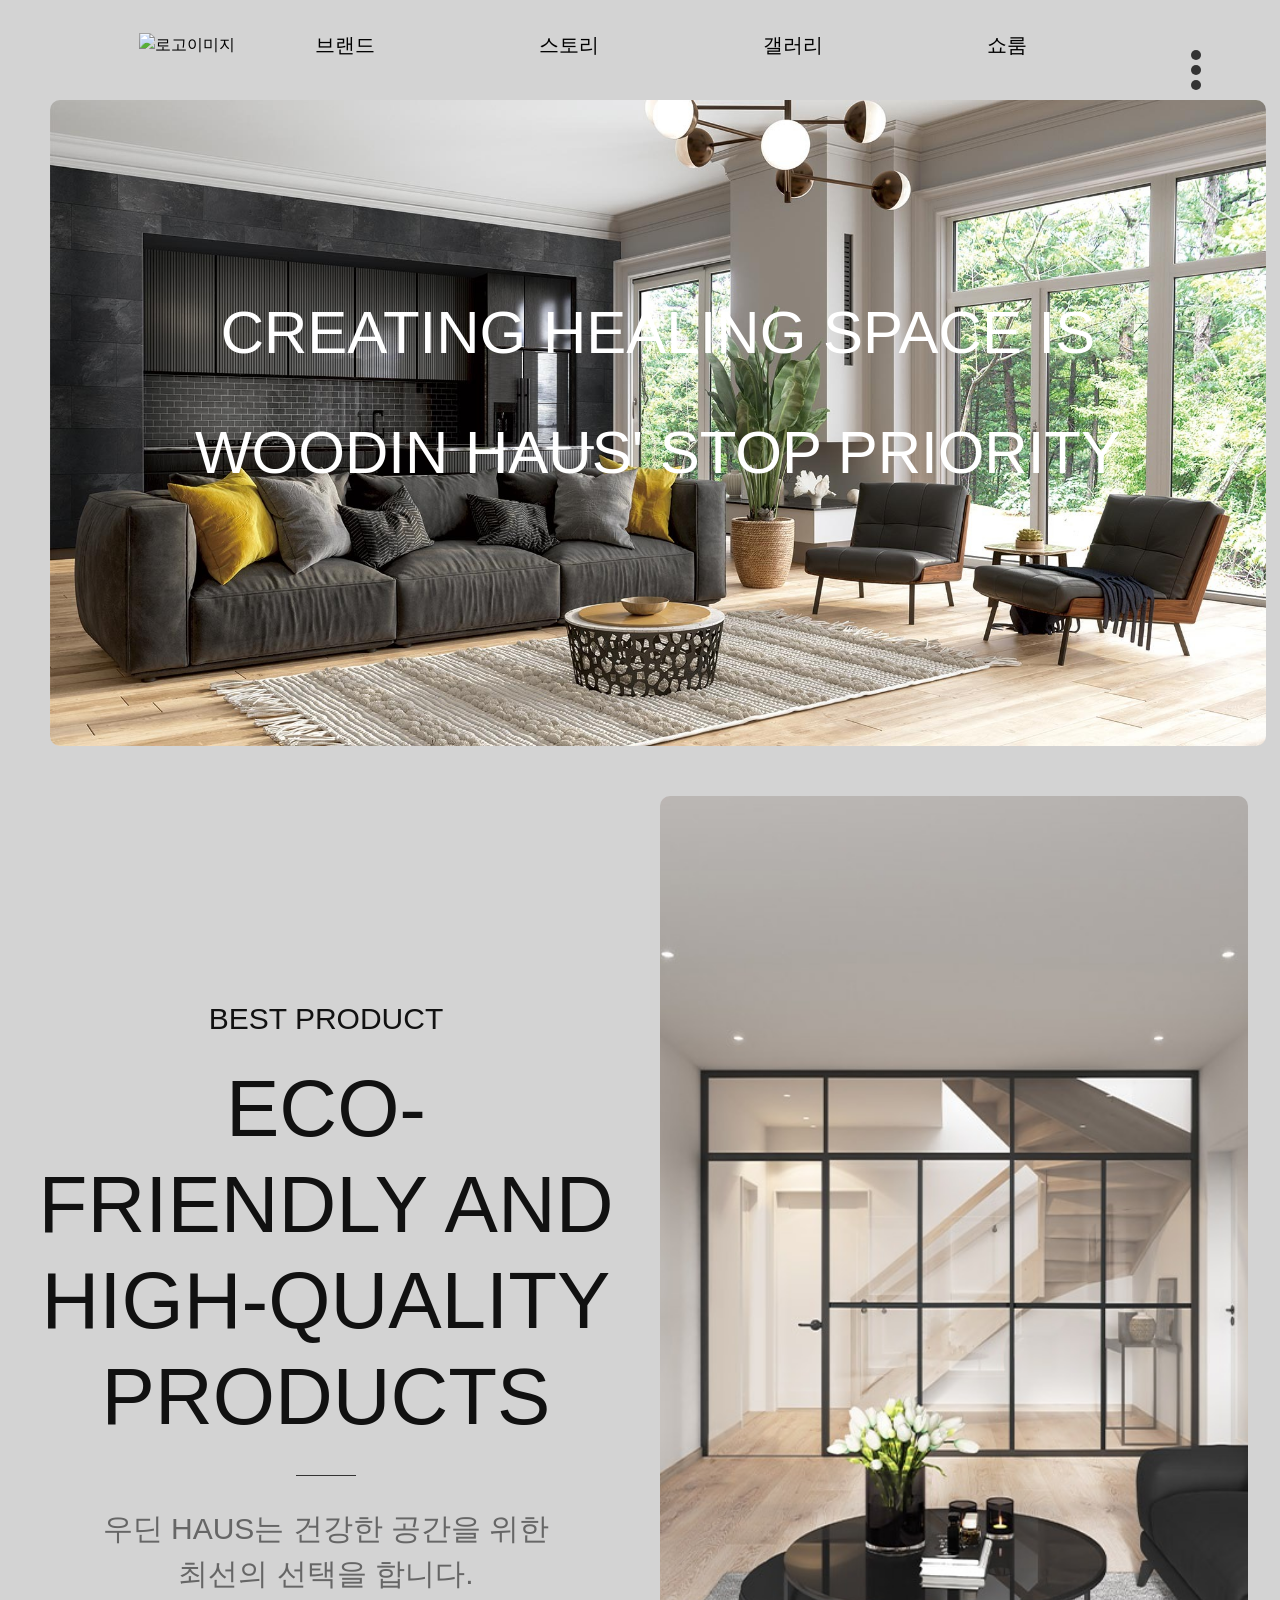
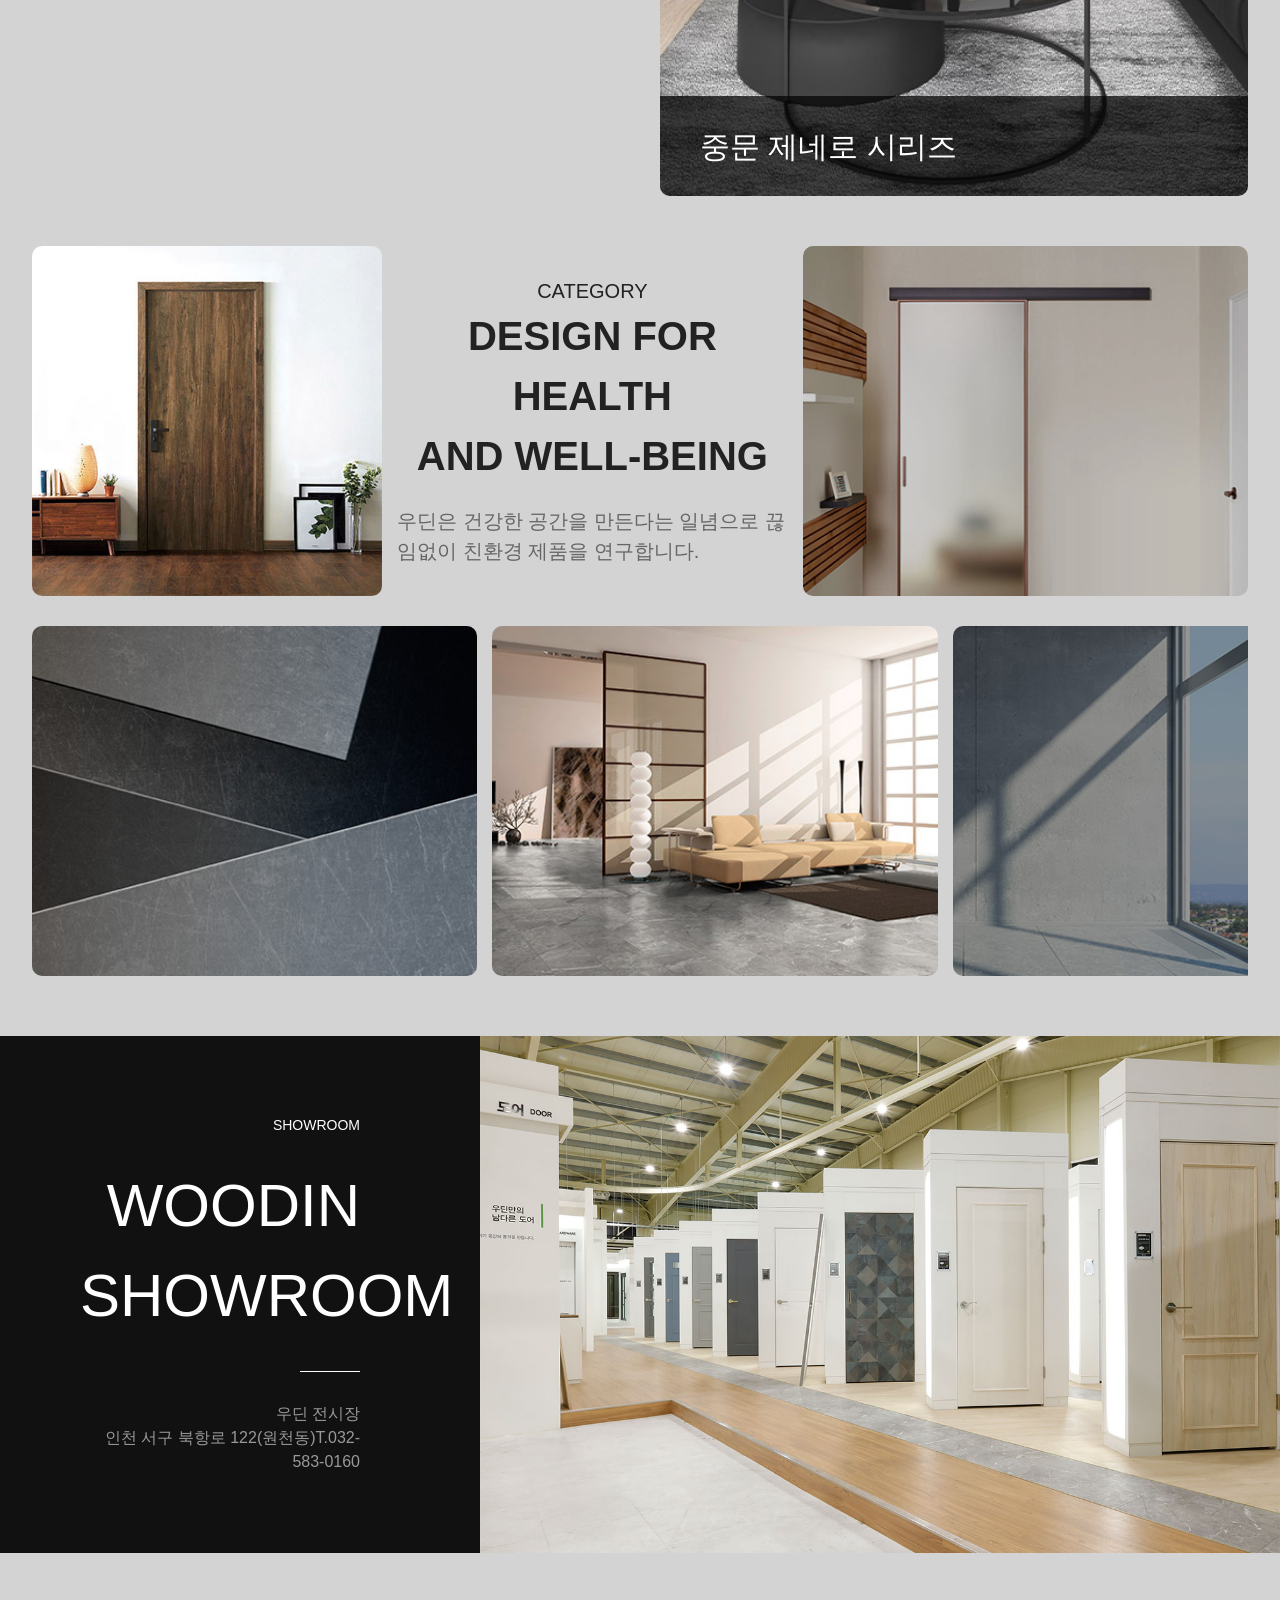
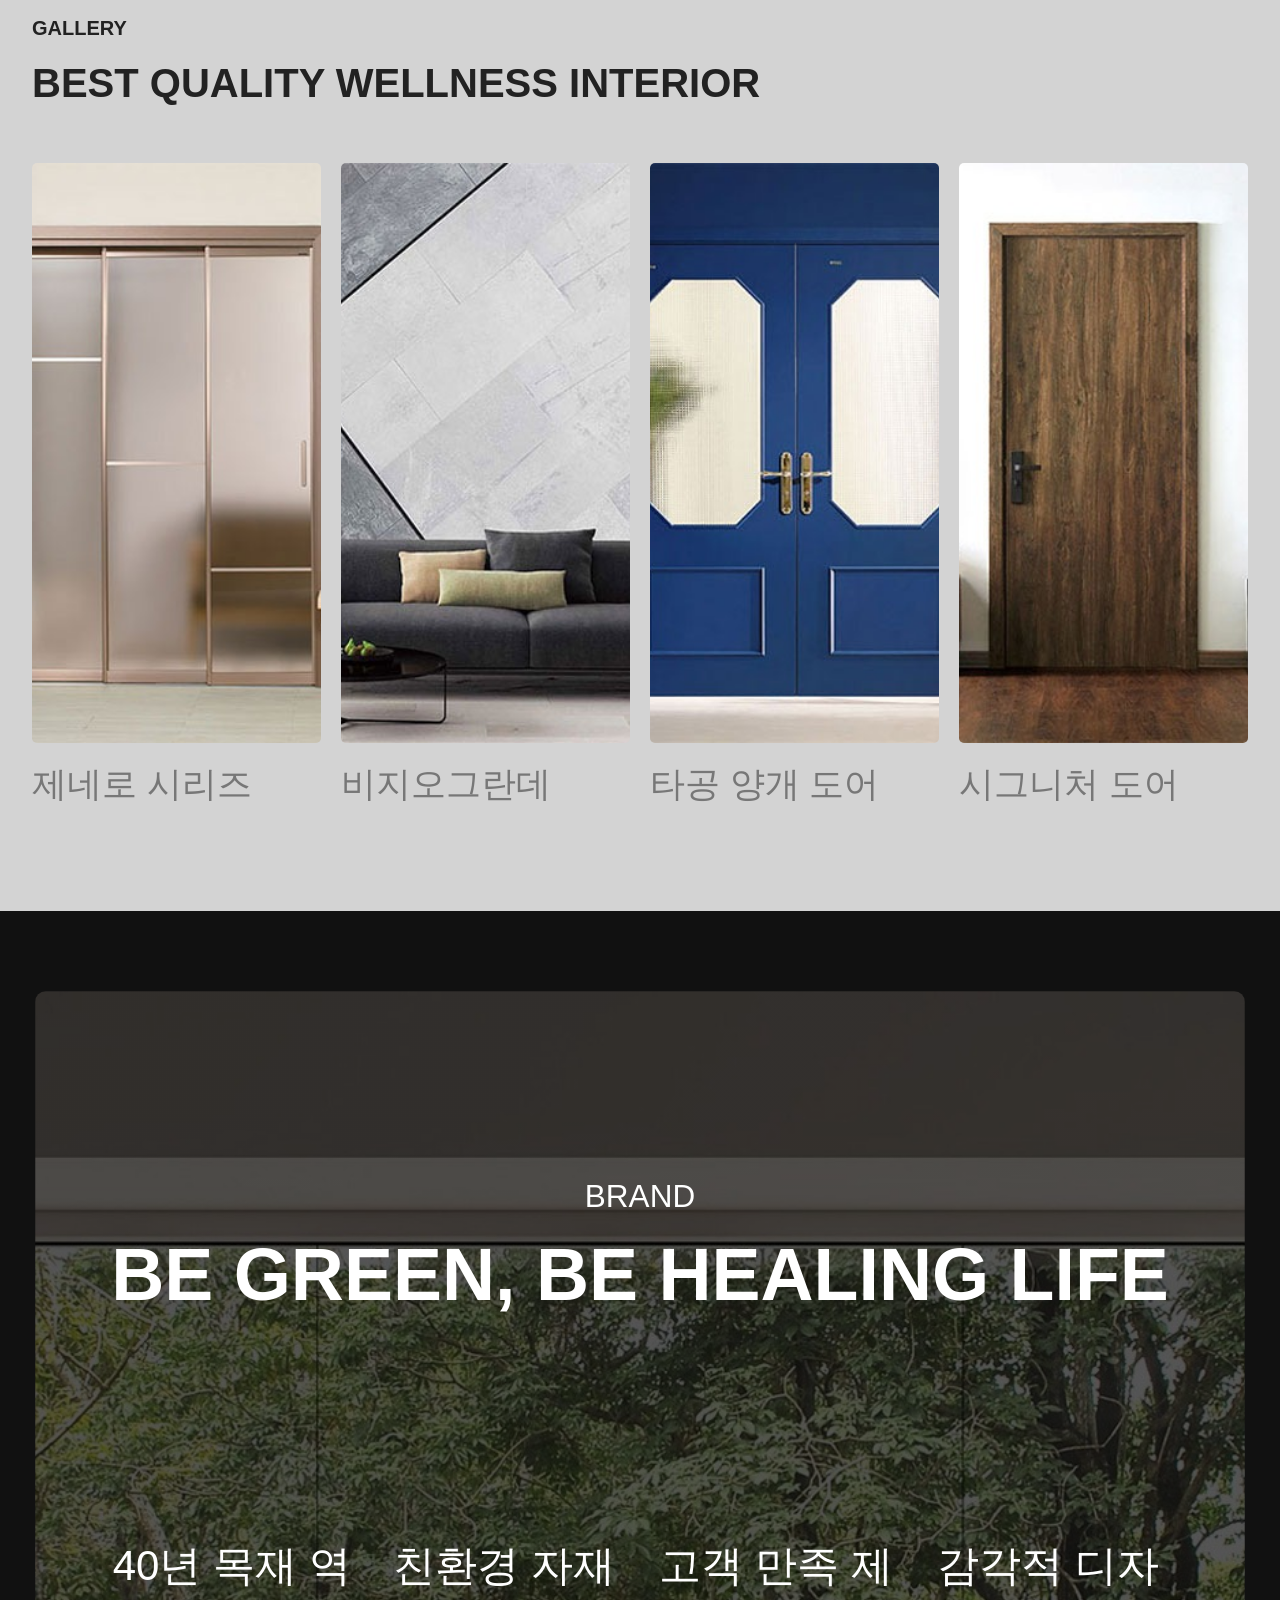
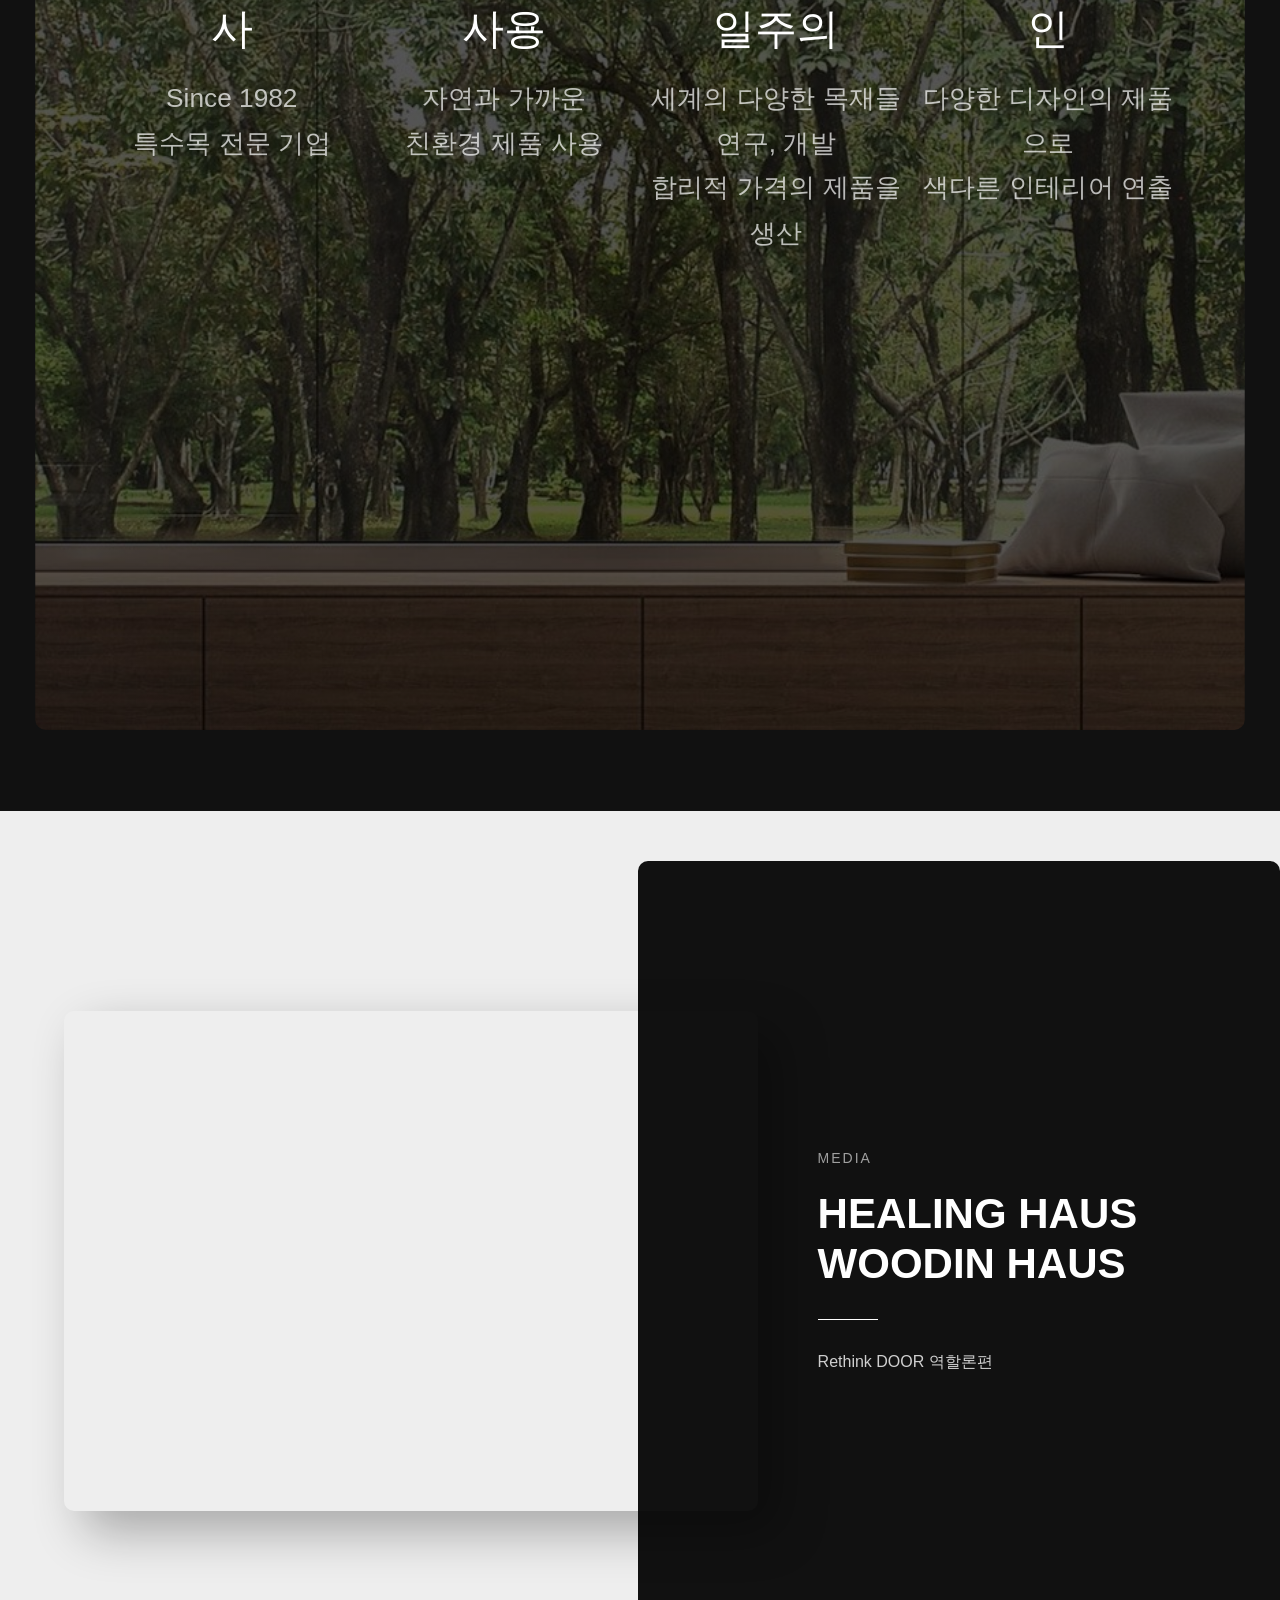
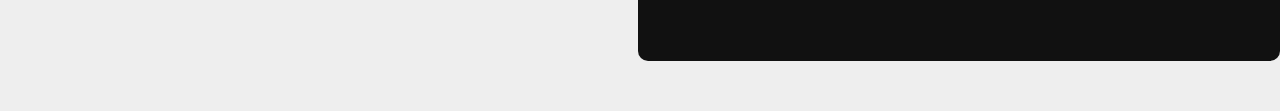
==== index.html @ 1566854d "first commit" ====
<!DOCTYPE html>
<html lang="en">
<head>
    <meta charset="UTF-8">
    <meta name="viewport" content="width=device-width, initial-scale=1.0">
    <title>우딘사이트</title>
    <link rel="stylesheet" href="./css/reset.css">
    <link rel="stylesheet" href="./css/common.css">
    <link rel="stylesheet" href="./css/index.css">
</head>
<body>
<!-- 메뉴상단시작 -->   
<header>
    <nav class="nav">

        <!-- 로고시작 -->
        <div class="logoBox">
            <img src="https://www.wood.co.kr/images/common/logo.png" alt="로고이미지"/>
            <a href="./index.html" onclick="onpage(0)"></a>
        </div>
        <!-- 로고종료 -->

        <!-- gnb,snb시작 -->
        <ul class="gnb">
            <li>
                <a href="./b.html" onclick="onpage(0)">브랜드</a>
                <ul class="snb">
                    <li><a href="./b.html" onclick="onpage(0)">브랜드</a></li>
                    <li><a href="./b.html" onclick="onpage(1)">연혁 및 인증</a></li>
                    <li><a href="./b.html" onclick="onpage(2)">Cl&BI</a></li>
                    <li><a href="./b.html" onclick="onpage(3)">오시는길</a></li>
                </ul>
            </li>
            <li><a href="./s.html" onclick="onpage(4)">스토리</a>
                <ul class="snb">
                    <li><a href="./s.html" onclick="onpage(4)">미디어</a></li>
                    <li><a href="./s.html" onclick="onpage(5)">홍보</a></li>
                    <li><a href="./s.html" onclick="onpage(6)">협찬</a></li>
                    <li><a href="./s.html" onclick="onpage(7)">이벤트</a></li>
                </ul>
            </li>
            <li><a href="./g.html" onclick="onpage(8)">갤러리</a>
                <ul class="snb">
                    <li><a href="./g.html" onclick="onpage(8)">컬렉션</a></li>
                    <li><a href="./g.html" onclick="onpage(9)">인테리어</a></li>
                    <li><a href="./g.html" onclick="onpage(10)">익스테리어</a></li>
                </ul>
            </li>
            <li><a href="./ss.html" onclick="onpage(11)">쇼룸</a>
                <ul class="snb">
                    <li><a href="./ss.html" onclick="onpage(11)">전시장</a></li>
                </ul>
            </li>
        </ul>
        <!-- gnb,snb종료 -->

        <!-- 햄버거바시작-->
        <div class="ham">
            <span></span>
            <span></span>
            <span></span>
            <span></span>
        </div>
        <!-- 햄버거바종료 -->

    </nav>
</header>
<!-- 메뉴상단종료 -->

<!-- 풀메뉴시작 -->
<div class="fullmenu">
    <button class="closebtn">X</button>
    <ul class="fullmenugnb">
        <p>WOODIN</p>
        <li><a href="./b.html" onclick="onpage(0)">브랜드</a>
            <ul class="fullmenusnb">
                <li><a href="./b.html" onclick="onpage(0)">브랜드</a></li>
                <li><a href="./b.html" onclick="onpage(1)">연혁 및 인증</a></li>
                <li><a href="./b.html" onclick="onpage(2)">Cl&BI</a></li>
                <li><a href="./b.html" onclick="onpage(3)">오시는길</a></li>
            </ul>
        </li>
        <li><a href="./s.html" onclick="onpage(4)">스토리</a>
            <ul class="fullmenusnb">
                <li><a href="./s.html" onclick="onpage(4)">미디어</a></li>
                <li><a href="./s.html" onclick="onpage(5)">홍보</a></li>
                <li><a href="./s.html" onclick="onpage(6)">협찬</a></li>
                <li><a href="./s.html" onclick="onpage(7)">이벤트</a></li>
            </ul>
        </li>
        <li><a href="./g.html" onclick="onpage(8)">갤러리</a>
            <ul class="fullmenusnb">
                <li><a href="./g.html" onclick="onpage(8)">컬렉션</a></li>
                <li><a href="./g.html" onclick="onpage(9)">인테리어</a></li>
                <li><a href="./g.html" onclick="onpage(10)">익스테리어</a></li>
            </ul>
        </li>
        <li><a href="./ss.html" onclick="onpage(11)">쇼룸</a>
            <ul class="fullmenusnb">
                <li><a href="./ss.html" onclick="onpage(11)">전시장</a></li>
            </ul>
        </li>
    </ul>
</div>           
<!-- 풀메뉴종료 -->

<!-- 홈 색션 첫번째 시작 -->
 
  <div class="mainOutBox1">
    <div class="main1 scale1">
        <img src="./img/h/h1.jpg" alt="홈이미지1" />
        <p class="main-txt1">CREATING HEALING SPACE IS</p>
        <p class="main-txt2">WOODIN HAUS' STOP PRIORITY</p>
    </div>
  </div>
  
  <!-- 홈 색션 첫번재 종료 -->

    <!-- 홈 색션 두번재 시작 -->
     <div class="mainOutBox2">

        <div class="leftBox2 up2">
            <p class="small-txt">BEST PRODUCT</p>
            <h2 class="big-txt">ECO-FRIENDLY AND<br>HIGH-QUALITY<br>PRODUCTS</h2>
            <div class="short-line"></div>
            <p class="gray-txt">우딘 HAUS는 건강한 공간을 위한<br>최선의 선택을 합니다.</p>
        </div>

        <div class="rightBox2">
            <img src="./img/h/h2.jpg" alt="홈이미지2" />
             <div class="blakbox">
                <p>중문 제네로 시리즈</p>
             </div>
        </div>
     </div>
    <!-- 홈 색션 두번째 종료 -->

      <!-- 홈 색션 세번째 시작 -->
    <div class="mainOutBox3">

       <div class="rows">
            <img src="./img/h/h3.jpg" alt="홈이미지3" />
            <div class="rowtxt up3">
                <p class="s-txt">CATEGORY</p>
                <h2 class="b-txt">DESIGN FOR HEALTH<br>AND WELL-BEING</h2>
                <p class="g-txt">우딘은 건강한 공간을 만든다는 일념으로 끊임없이 친환경 제품을 연구합니다.</p>
            </div>
            <img src="./img/h/h4.jpg" alt="홈이미지4" />
      </div>
      
        <div class="rows">
             <img src="./img/h/h5.jpg" alt="홈이미지5" />
             <img src="./img/h/h6.jpg" alt="홈이미지6" />
             <img src="./img/h/h7.jpg" alt="홈이미지7" />
             <img src="./img/h/h8.jpg" alt="홈이미지8" />
        </div>
    </div>
    <!-- 홈 색션 세번째 종료 -->

    <!-- 홈 색션 네번째 시작 -->
    <div class="mainOutBox4">

        <div class="leftBox4">
         <div class="lefttxt4 up4">
            <p class="small-txt">SHOWROOM</p>
            <h2 class="big-txt">WOODIN<br>SHOWROOM</h2>
            <div class="short-line"></div>
            <p class="gray-txt">우딘 전시장<br>인천 서구 북항로 122(원천동)T.032-583-0160</p>
         </div>
        </div>

        <div class="rightBox4">
            <img src="./img/h/h9.jpg" alt="홈이미지2" />
        </div>
     </div>
    <!-- 홈 색션 네번째 종료 -->

    <!-- 홈 색션 다섯번째 시작 -->
    <div class="mainOutBox5">

      <div class="main5 up5">
        <p class="s-txt">GALLERY</p>
        <h2 class="b-txt">BEST QUALITY WELLNESS INTERIOR</h2>
      </div>

     <div class="items">
      <div class="item">
            <img src="./img/h/h10.jpg" alt="이미지1" />
            <p class="item-txt">제네로 시리즈</p>
      </div>
      <div class="item">
            <img src="./img/h/h11.jpg" alt="이미지2" />
            <p class="item-txt">비지오그란데</p>
      </div>
      <div class="item">
            <img src="./img/h/h12.jpg" alt="이미지3" />
            <p class="item-txt">타공 양개 도어</p>
      </div>
       <div class="item">
            <img class="bg-img" src="./img/h/h13.jpg" alt="이미지4" />
            <p class="item-txt">시그니처 도어</p>
       </div>
     </div>
    </div>
    <!-- 홈 색션 다섯번째 종료 -->

    <!-- 홈 색션 여섯번째 시작 -->
    <div class="mainOutBox6">
    <div class="maini6 scale6">
        <div class="mainMini6">
        <div class="top-txt">
            <div>BRAND</div>
            <div>BE GREEN, BE HEALING LIFE</div>
        </div>
    <div class="bottom-txt">
            <div>
                <div>40년 목재 역사</div>
                <div>Since 1982<br>특수목 전문 기업</div>
            </div>
            <div>
                <div>친환경 자재 사용</div>
                <div>자연과 가까운<br>친환경 제품 사용</div>
            </div>
            <div>
                <div>고객 만족 제일주의</div>
                <div>세계의 다양한 목재들 연구, 개발<br>합리적 가격의 제품을 생산</div>
            </div>
            <div>
                <div>감각적 디자인</div>
                <div>다양한 디자인의 제품으로<br>색다른 인테리어 연출</div>
            </div>
       </div>
    </div>
  </div>
</div>
     <!-- 홈 색션 여섯번째 종료 -->

      <!-- 홈 색션 일곱번째 시작 -->
<div class="mainOutBox7">
    <div class="main7">

        <div class="videoBox">

        </div>
        <div class="textBox up7">
            <p class="media-txt">MEDIA</p>
            <h2 class="title-txt">HEALING HAUS<br>WOODIN HAUS</h2>
            <div class="bar"></div>
            <p class="desc-txt">Rethink DOOR 역할론편</p>
        </div>
        
    </div>
</div>
<!-- 홈 색션 일곱번째 종료 -->

<script>
let gnb = document.querySelector(".gnb")
let nav = document.querySelector(".nav")
let ham = document.querySelector('.ham')
let fullmenu = document.querySelector('.fullmenu')
let closebtn = document.querySelector('.closebtn')
// let ses = document.querySelectorAll('.wrap>section')

//메뉴상단
    gnb.addEventListener("mouseenter", function(){
        nav.classList.add("on")
    })
    gnb.addEventListener("mouseleave", function(){
        nav.classList.remove("on")
    })

//햄버거바
    ham.addEventListener('click',function(){
        fullmenu.classList.add('on')
    })
    closebtn.addEventListener('click',function(){
        fullmenu.classList.remove('on')
    })

//섹션
//     function showpage(num){
//         ses.forEach(function(item){
//            item.classList.remove('on')
//         })
//         ses[num].classList.add('on')
//         ham.classList.remove('on')
//         fullmenu.classList.remove('on')
// }
</script>
<script src="index.js"></script>
</body>
</html>
---- css/common.css ----
/* 상단시작 */
body{
    background-color: rgb(211, 211, 211);
}
nav{
    width: 100%;
    height: 90px;
    position: fixed;
    left: 0; top: 0;
    width: 100%;
    height: 90px;
    background-color: lightgray;
    color: black;
    display: flex;
    justify-content: center; 
    /* align-items: start; */
    transition: all 0.3s;
    overflow: hidden;
    z-index: 10;
}
.nav.on{
    height: 490px;
    /* background-color: aqua; */
}
/* 상단종료 */

/* 로고시작 */
.logoBox{
    width: 20%;
    height: 90px;
    display: flex;
    justify-content: center;
    align-items: center;
}
/* 로고종료  */

/* gnb시작 */
.gnb{
    width: 70%;
    height: 90px;
    display: flex;
    justify-content: flex-start;
    align-items: center;
}
.gnb > li{
    width: calc(95%/3);
    height: 90px;
}
.gnb > li > a {         
    width: 100%;
    height: 90px;
    /* background-color: gold; */
    display: flex;
    justify-content: flex-start;
    align-items: center;
    font-size: 20px;
    font-weight: 500;            
}
/* gnb종료 */

/* snb시작 */
.snb{
    /* margin-top: 20px; */
    width: 100%;
    display: flex;
    /* justify-content: center; */
    flex-direction: column;
    align-items: flex-start;
    gap:10px;
}
/* snb종료 */

/* 햄버거바시작 */
.ham {
    width: 25px;          
    height: 25px;         
    display: flex;
    flex-wrap: wrap;   
    gap: 5px;             
    cursor: pointer;
    transform: translate(-20px, 32px);
}
.ham span {
    width: 10px;          
    height: 10px;         
    background-color: #333;
    border-radius: 50%;   
}
/* 햄버거바종료 */

/* 풀메뉴시작 */
p{
    font-size: 50px;
}
.fullmenugnb {
    position: relative; /* 타이틀 절대 배치를 위한 기준 */
    padding-top: 80px; /* 타이틀이 들어갈 상단 여백 확보 */
}
.fullmenugnb > p {
    position: absolute;
    top: 0;
    left: 50%;
    transform: translateX(-50%); /* 가운데 정렬 */
    margin: 0;
    font-size: 50px;
    font-weight: bold;
}

.fullmenugnb > li > a {
    text-align: center; /* 부모 너비 안에서 가운데 정렬 */
    margin-bottom: 20px; /* 하위 메뉴와의 간격 */
}

.fullmenusnb {
    list-style: none; /* 점 제거 */
    padding: 0;
    margin: 0;
    width: 100%;
    text-align: center; /* 하위 메뉴 글자들도 가운데 정렬 */
}

.fullmenusnb > li {
    margin-bottom: 15px; /* 하위 메뉴 간의 세로 간격 */
}

.fullmenusnb > li > a {
    display: block;
    color: #ccc; /* 상위 메뉴와 구분되도록 살짝 밝은 회색 적용 */
    font-size: 20px; /* 하위 메뉴 글자 크기 조정 */
    text-align: center;
    transition: color 0.2s;
}

/* 하위 메뉴 마우스 올렸을 때 효과 (선택사항) */
.fullmenusnb > li > a:hover {
    color: white; 
}
/* 풀메뉴종료 */

/* 홈 시작 */

/* 홈첫번째시작 */
.mainOutBox1{
 width: 95%;
 margin-top: 50px;
}
.main1{
    position: relative; /* 부모배치를 위한 기준점 */ 
    left: 50px; top: 50px;     
    flex-direction: column;
    display: flex;           /* 정렬 */
    justify-content: center; /* 정렬 */
    align-items: center;     /* 정렬 */
    color: #fff;           
}
.main1 img {
    width: 100%;
    height: 100%;
    position: relative; /* 부모배치를 위한 기준점 */ 
    top: 0; left: 0; 
    border-radius: 10px;
}
.main1 p {
    position: absolute; /* 자식배치를 위한 기준점 */ 
    z-index: 10;      /* 이미지는 뒤로, 글씨는 앞으로 오게 함 */
    font-size: 60px;
    color: white;
    overflow: hidden; /* 글자를부모박스안에가두다 */
    font-weight: 100;
}
.main1 .main-txt1{
    transform: translateY(-90px)
}
.main1 .main-txt2{
    transform: translateY(30px);  /* 아래로 살짝 내림 */
}
/* 홈첫번째종료 */

/* 홈두번째시작 */
.mainOutBox2{
    width: 95%;
    height: 1000px;
    /* background-color: white; */
    margin: 0 auto;
    margin-top: 100px;
    display: flex; /* 자식이플렉스사용하면부모도플렉스가있어야함 */
    gap: 40px;
}
.leftBox2{
    flex: 1; /* 자기스스로의비율 */
    text-align: center;
    display: flex; 
    justify-content: center;
    align-items: center;     
    flex-direction: column; 
}
.leftBox2 .small-txt{
    font-size: 30px;
    margin-bottom: 20px;
    color: #111
}
.leftBox2 .big-txt{
    font-size: 80px; 
    font-weight: 300; /* 얇은 폰트 스타일 */
    line-height: 1.2;
    margin-bottom: 30px;
    color: #111;
}
.leftBox2 .short-line{
    width: 60px;
    height: 1px;
    background-color: #333;
    margin: 0 auto;
    margin-bottom: 30px;
}
.leftBox2 .gray-txt{
    color: #666;
    font-size: 30px;
}
.rightBox2{
    flex: 1;
    position: relative;
}
.rightBox2 img{
    width: 100%;
    height: 100%;
    border-radius:10px;
    object-fit: cover; /* 이미지가 박스에 꽉 차게 */
}
.blakbox{
    width: 100%;
    height: 100px;
    padding-left: 40px;
    position: absolute;
    bottom: 0;
    background-color: rgba(0, 0, 0, 0.7);
    display: flex;
    justify-content: start;
    align-items: center; 
    border-radius:0 0 10px 10px;
}
.blakbox p{
    color: white;
    font-size: 30px;
}
/* 홈두번째종료 */

/* 홈세번째시작 */
.mainOutBox3{
    width: 95%;
    /* height: 1000px; */
    /* background-color: aqua; */
    margin: 0 auto;
    margin-top: 50px;
}
.rows{
    width: 100%;
    height: 350px;
    display: flex;
    gap: 15px;
    overflow: hidden;
    margin: 30px auto;
    /* background-color: aqua; */
}
.rows img{
    object-fit: cover;
    border-radius: 10px;
    flex: 1;
}
.rows img:hover{
    transform: scale(0.9);
    /* opacity: 0.7; */
    cursor: pointer;
}
/*윗줄글자*/
.rowtxt{
    flex: 2;
    display: flex;
    justify-content: center;
    align-items: center;
    flex-direction: column;
}
.s-txt{
    font-size: 20px;
}
.b-txt{
    font-size: 40px;
    margin-bottom: 20px;
    text-align: center;
}
.g-txt{
    color: #666;
    font-size: 20px;
}
/* 홈세번째종료 */

/* 홈네번재시작 */
.mainOutBox4{
    width: 100%;
    margin: 0 auto;
    margin-top: 60px;
    background-color: black;
    display: flex;
}
/* 왼쪽 */
.leftBox4 {
    flex: 1; /* 왼쪽 공간 */
    background-color: #111;
    color: #fff;
    display: flex;
    flex-direction: column;
    justify-content: center;
    padding-left: 80px; /* 왼쪽 여백 */
}
/* 왼쪽글자 */
.lefttxt4 {
    width: 70%; /* 텍스트 박스 너비 제한 */
    text-align: right; /* 글자는 왼쪽 정렬 */
}
.small-txt {
    font-size: 40px;
    color: #fff;
    margin-bottom: 25px;
}
.big-txt {
    font-size: 60px;
    font-weight: 300;
    color: #fff;
    margin-bottom: 30px;
}
.short-line {
    width: 60px;
    height: 1px;
    background-color: #fff;
    margin-bottom: 30px;
    margin-left: auto; 
}
.gray-txt {
    font-size: 16px;
    color: #999;
}
/* 오른쪽 */
.rightBox4 {
    flex: 2;
}
/* 오른쪽이미지 */
.rightBox4 img {
    width: 100%;
    object-fit: cover;
    border: 10px;
}
/* 홈네번재종료 */

/* 홈다섯번째시작 */
.mainOutBox5{
    width: 95%;
    margin: 0 auto;
    margin-top: 60px;
}
.main5{
    margin-bottom: 50px;
    text-align: left;
}
.main5 .s-txt {
    font-size: 20px;
    font-weight: bold;
    text-align: left;
    margin-bottom: 10px;
}
.main5 .b-txt {
    text-align: left; /* 중앙 정렬되어 있던 것을 왼쪽으로 덮어쓰기 */
    margin: 0;       /* 불필요한 마진 제거 */
    display: block;   /* 한 줄을 다 차지하게 설정 */
}
.items{
    display: flex;
    gap: 20px; /* 이미지 사이의 간격 */
    justify-content: space-between; /* 양 끝 정렬 */
}
.item {
    flex: 1;
    display: flex;
    flex-direction: column;
}
.item img {
    width: 100%;
    height: 580px;        
    object-fit: cover;
    border-radius: 5px;
    margin-bottom: 15px;
}
.item img:hover{
    transform: scale(0.9);
    /* opacity: 0.7; */
    cursor: pointer;
}
.item-txt {
    font-size: 35px;
    color: #777; 
    text-align: left;
}
/* 홈다섯번째종료 */

/* 홈여섯번째시작 */
.mainOutBox6 {
    width: 100%;
    height: 1500px; 
    margin-top: 100px;
    background-color: #111;
    display: flex;
    justify-content: center;
    align-items: center;
}
.maini6 {
    width: 90%; 
    height: 85%;
    background-image: linear-gradient(rgba(0,0,0,0.4), rgba(0,0,0,0.4)), url('../img/h/h14.jpeg');
    background-size: cover;
    background-position: center;
    border-radius: 10px;
    position: relative; 
}
.mainMini6 {
    width: 100%;
    height: 100%;
    display: flex;
    flex-direction: column;
    align-items: center;
    color: white;
    text-align: center;
    margin-top: 15%;
}
.top-txt {
    margin-bottom: 16%; 
}
.top-txt div:first-child { 
    font-size: 30px;
}
.top-txt div:last-child { 
    font-size: 70px; 
    font-weight: bold; 
}
.bottom-txt {
    width: 90%;
    display: flex;
    justify-content: space-between;
}
.bottom-txt > div { 
    flex: 1; 
    padding: 10px; 
}
.bottom-txt > div div:first-child { 
    font-size: 40px; 
    margin-bottom: 15px; 
}
.bottom-txt > div div:last-child { 
    font-size: 25px; 
    line-height: 1.7; 
    opacity: 0.7; 
}
/* 홈여섯번째종료 */

/* 홈일곱번째시작 */
.mainOutBox7 {
    width: 100%;
    height: 100vh;
    background-color: #eee;
    display: flex;
    align-items: center;
    overflow: hidden; 
}
.main7 {
    display: flex;
    align-items: center;
    width: 100%; 
}
.videoBox {
    flex: 1.5; 
    height: 500px;
    margin-left: 5%; 
    position: relative; 
    z-index: 10;
    box-shadow: 20px 20px 50px rgba(0,0,0,0.3);
    border-radius: 10px;
}
.textBox {
    flex: 1; 
    height: 800px; 
    background-color: #111;
    border-radius: 10px;
    color: #fff;
    margin-left: -120px;
    display: flex;
    flex-direction: column; 
    justify-content: center; 
    padding-left: 180px;
    position: relative; 
    z-index: 1;   
}
.media-txt { 
    font-size: 14px; 
    opacity: 0.6; 
    margin-bottom: 20px; 
    letter-spacing: 2px;
}
.title-txt { 
    font-size: 42px; 
    line-height: 1.2; 
    margin-bottom: 30px;
    font-weight: bold;
}
.bar { 
    width: 60px; 
    height: 1px; 
    background: #fff; 
    margin-bottom: 30px; 
}
.desc-txt { 
    font-size: 16px; 
    opacity: 0.8; 
}
/* 홈일곱번째종료 */
/* 홈 종료 */
---- css/index.css ----
/* 상단시작 */
body{
    background-color: rgb(211, 211, 211);
}
nav{
    width: 100%;
    height: 90px;
    position: fixed;
    left: 0; top: 0;
    width: 100%;
    height: 90px;
    background-color: lightgray;
    color: black;
    display: flex;
    justify-content: center; 
    /* align-items: start; */
    transition: all 0.3s;
    overflow: hidden;
    z-index: 10;
}
.nav.on{
    height: 490px;
    /* background-color: aqua; */
}
/* 상단종료 */

/* 로고시작 */
.logoBox{
    width: 20%;
    height: 90px;
    display: flex;
    justify-content: center;
    align-items: center;
}
/* 로고종료  */

/* gnb시작 */
.gnb{
    width: 70%;
    height: 90px;
    display: flex;
    justify-content: flex-start;
    align-items: center;
}
.gnb > li{
    width: calc(95%/3);
    height: 90px;
}
.gnb > li > a {         
    width: 100%;
    height: 90px;
    /* background-color: gold; */
    display: flex;
    justify-content: flex-start;
    align-items: center;
    font-size: 20px;
    font-weight: 500;            
}
/* gnb종료 */

/* snb시작 */
.snb{
    /* margin-top: 20px; */
    width: 100%;
    display: flex;
    /* justify-content: center; */
    flex-direction: column;
    align-items: flex-start;
    gap:10px;
}
/* snb종료 */

/* 햄버거바시작 */
.ham{
    width: 10px;
    height: 90px;
    display: flex;
    justify-content: center;
    align-items: center;
    flex-direction: column;
    flex-wrap: wrap;
    gap: 5px;
    cursor: pointer;
}
.ham span{
    width: 10px;
    height: 10px;
    background-color: #333;
    border-radius: 50%;
}
/* 햄버거바종료 */

/* 풀메뉴시작 */
p{
    font-size: 50px;
}
.fullmenu{
    width: 100%;
    height: 100vh;
    background-color:black;
    color: white;
    position: fixed;
    left: 0; top: -120%;
    z-index: 100;
    display: flex;
    justify-content: center;
    align-items: center;
    flex-direction: column;
    transition: all 0.3s;
    overflow: hidden;
}
.fullmenu.on{
    top: 0;
}
.closebtn{
    position: absolute; 
    right: 30px; top: 30px;
    width: 30px;
    height: 30px;
    border-radius: 1px;
    /* background-color: aqua; */
    font-size: 25px; 
    font-weight: bold;
    color: white;
}
.fullmenugnb{
    width: 80%;
    height: 80%;
    /* background-color: blue; */
    border-radius: 10px;
    display: flex;
    justify-content: space-around;
    /* align-items: center; */
    /* gap: 100px; */
}
.fullmenugnb > li{
    width: calc(90%/4);
    height: 100%;
    /* background-color: pink; */
    margin-top: 10px; 
}
.fullmenugnb > li > a{
    display: block; 
    width: 100%;
    height: 50px;
    /* background-color: blueviolet; */
    font-size: 40px;
    font-weight: bold;
    color: white;
    text-align: center;
    line-height: 50px;
}
/* ------------------------풀메뉴종료 ------------------*/

/* -----------홈 시작 --------------------------*/

/* 홈첫번째시작 */
.mainOutBox1{
 width: 95%;
 margin-top: 50px;
}

.main1{
    position: relative; /* 부모배치를 위한 기준점 */
    flex-direction: column;
    display: flex;           /* 정렬 */
    justify-content: center; /* 정렬 */
    align-items: center;     /* 정렬 */
    color: #fff;   
    overflow: hidden;        
}
.main1 img{
    width: 100%;
    height: 100%;
    object-fit: cover;
      border-radius: 10px;
}
.main1 p {
    position: absolute; /* 자식배치를 위한 기준점 */ 
    z-index: 10;      /* 이미지는 뒤로, 글씨는 앞으로 오게 함 */
    font-size: 60px;
    color: white;
    overflow: hidden; /* 글자를부모박스안에가두다 */
    font-weight: 100;
}
.main1 .main-txt1{
    transform: translateY(-90px)
}
.main1 .main-txt2{
    transform: translateY(30px);  /* 아래로 살짝 내림 */
}

.scale1{
    transform: scale(1.05);
    transition: all 0.7s;
}
.scale1.on{
     transform: scale(1);
}


/* 홈첫번째종료 */

/* 홈두번째시작 */
.mainOutBox2{
    width: 95%;
    height: 1000px;
    /* background-color: white; */
    margin: 0 auto;
    margin-top: 100px;
    display: flex; /* 자식이플렉스사용하면부모도플렉스가있어야함 */
    gap: 40px;
}
.leftBox2{
    flex: 1; /* 자기스스로의비율 */
    text-align: center;
    display: flex; 
    justify-content: center;
    align-items: center;     
    flex-direction: column; 
    /* background-color: skyblue; */
}
.leftBox2 p:nth-child(1){
    font-size: 30px;
    margin-bottom: 20px;
    color: #111
}
.leftBox2 h2{
    font-size: 80px; 
    font-weight: 300; /* 얇은 폰트 스타일 */
    line-height: 1.2;
    margin-bottom: 30px;
    color: #111;
}
.leftBox2 div{
    width: 60px;
    height: 1px;
    background-color: #333;
    margin: 0 auto;
    margin-bottom: 30px;
}
.leftBox2 p:nth-child(4){
    color: #666;
    font-size: 30px;
}
/* 오른쪽박스 */
.rightBox2{
    flex: 1;
}
.rightBox2 img{
    width: 100%;
    height: 100%;
    border-radius: 10px;
    object-fit: cover; /* 이미지가 박스에 꽉 차게 */
}
.up2{
    opacity: 0;
    transition: all 0.7s;
    transform: translateY(100px);
}
.up2.on{
    opacity: 1;
    transform: translateY(0);
}
.blakbox{
    width: 100%;
    height: 100px;
    position: absolute;
    bottom: 0;
    background-color: rgba(0, 0, 0, 0.7);
    display: flex;
    justify-content: start;
    align-items: center; 
}
.blakbox p{
    color: white;
    font-size: 30px;
}
/* 홈두번째종료 */

/* 홈세번째시작 */
.mainOutBox3{
    width: 95%;
    /* height: 1000px; */
    /* background-color: aqua; */
    margin: 0 auto;
    margin-top: 50px;
}
.rows{
    width: 100%;
    height: 350px;
    display: flex;
    gap: 15px;
    overflow: hidden;
    margin: 30px auto;
    /* background-color: aqua; */
}
.rows img{
    object-fit: cover;
    border-radius: 10px;
    flex: 1;
}
.rows img:hover{
    transform: scale(0.9);
    /* opacity: 0.7; */
    cursor: pointer;
}
.rowtxt{
    flex: 2;
    display: flex;
    justify-content: center;
    align-items: center;
    flex-direction: column;
}
.up3{
    opacity: 0;
    transition: all 0.7s;
    transform: translateY(100px);
}
.up3.on{
    opacity: 1;
    transform: translateX(0);
}
.b-txt{
    font-size: 40px;
    margin-bottom: 20px;
    text-align: center;
}
.g-txt{
    color: #666;
    font-size: 20px;
}
/* 홈세번째종료 */

/* 홈네번재시작 */
.mainOutBox4{
    width: 100%;
    margin: 0 auto;
    margin-top: 60px;
    background-color: black;
    display: flex;
}
/* 왼쪽 */
.leftBox4 {
    flex: 1; /* 왼쪽 공간 */
    background-color: #111;
    color: #fff;
    display: flex;
    flex-direction: column;
    justify-content: center;
    padding-left: 80px; /* 왼쪽 여백 */
}
/* 왼쪽글자 */
.lefttxt4 {
    width: 70%; /* 텍스트 박스 너비 제한 */
    text-align: right; /* 글자는 왼쪽 정렬 */
}
.small-txt {
    font-size: 14px;
    color: #fff;
    margin-bottom: 25px;
}
.big-txt {
    font-size: 60px;
    font-weight: 300;
    color: #fff;
    margin-bottom: 30px;
}
.short-line {
    width: 60px;
    height: 1px;
    background-color: #fff;
    margin-bottom: 30px;
    margin-left: auto; 
}
.gray-txt {
    font-size: 16px;
    color: #999;
}
.up4{
    opacity: 0;
    transition: all 0.7s;
    transform: translateY(100px);
}
.up4.on{
    opacity: 1;
    transform: translateY(0);
}
/* 오른쪽 */
.rightBox4 {
    flex: 2;
}
/* 오른쪽이미지 */
.rightBox4 img {
    width: 100%;
    object-fit: cover;
    border: 10px;
}
/* 홈네번재종료 */

/* 홈다섯번째시작 */
.mainOutBox5{
    width: 95%;
    margin: 0 auto;
    margin-top: 60px;
}
.main5{
    margin-bottom: 50px;
    text-align: left;
}
.up5{
    opacity: 0;
    transition: all 0.7s;
    transform: translateY(100px);
}
.up5.on{
    opacity: 1;
    transform: translateY(0);
}
.main5 .s-txt {
    font-size: 20px;
    font-weight: bold;
    text-align: left;
    margin-bottom: 10px;
}
.main5 .b-txt {
    text-align: left; /* 중앙 정렬되어 있던 것을 왼쪽으로 덮어쓰기 */
    margin: 0;       /* 불필요한 마진 제거 */
    display: block;   /* 한 줄을 다 차지하게 설정 */
}
.items{
    display: flex;
    gap: 20px; /* 이미지 사이의 간격 */
    justify-content: space-between; /* 양 끝 정렬 */
}
.item {
    flex: 1;
    display: flex;
    flex-direction: column;
}
.item img {
    width: 100%;
    height: 580px;        
    object-fit: cover;
    border-radius: 5px;
    margin-bottom: 15px;
}
.item img:hover{
    transform: scale(0.9);
    /* opacity: 0.7; */
    cursor: pointer;
}
.item-txt {
    font-size: 35px;
    color: #777; 
    text-align: left;
}
/* 홈다섯번째종료 */

/* 홈여섯번째시작 */
.mainOutBox6 {
    width: 100%;
    height: 1500px; 
    margin-top: 100px;
    background-color: #111;
    display: flex;
    justify-content: center;
    align-items: center;
}
.maini6 {
    width: 90%; 
    height: 85%;
    background-image: linear-gradient(rgba(0,0,0,0.4), rgba(0,0,0,0.4)), url('../img/h/h14.jpeg');
    background-size: cover;
    background-position: center;
    border-radius: 10px;
    position: relative; 
}
.scale6{
    transform: scale(1.05);
    transition: all 0.7s;
}
.scale6.on{
    transform: scale(1);
}

.mainMini6 {
    width: 100%;
    height: 100%;
    display: flex;
    flex-direction: column;
    align-items: center;
    color: white;
    text-align: center;
    margin-top: 15%;
}
.top-txt {
    margin-bottom: 16%; 
}
.top-txt div:first-child { 
    font-size: 30px;
}
.top-txt div:last-child { 
    font-size: 70px; 
    font-weight: bold; 
}
.bottom-txt {
    width: 90%;
    display: flex;
    justify-content: space-between;
}
.bottom-txt > div { 
    flex: 1; 
    padding: 10px; 
}
.bottom-txt > div div:first-child { 
    font-size: 40px; 
    margin-bottom: 15px; 
}
.bottom-txt > div div:last-child { 
    font-size: 25px; 
    line-height: 1.7; 
    opacity: 0.7; 
}
/* 홈여섯번째종료 */

/* 홈일곱번째시작 */
.mainOutBox7 {
    width: 100%;
    height: 100vh;
    background-color: #eee;
    display: flex;
    align-items: center;
    overflow: hidden; 
}
.main7 {
    display: flex;
    align-items: center;
    width: 100%; 
}
.videoBox {
    flex: 1.5; 
    height: 500px;
    margin-left: 5%; 
    position: relative; 
    z-index: 10;
    box-shadow: 20px 20px 50px rgba(0,0,0,0.3);
    border-radius: 10px;
}
.textBox {
    flex: 1; 
    height: 800px; 
    background-color: #111;
    border-radius: 10px;
    color: #fff;
    margin-left: -120px;
    display: flex;
    flex-direction: column; 
    justify-content: center; 
    padding-left: 180px;
    position: relative; 
    z-index: 1;   
}
.up7{
    opacity: 0;
    transition: all 0.7s;
    transform: translateY(100px);
}
.up7.on{
    opacity: 1;
    transform: translateY(0);
}
.media-txt { 
    font-size: 14px; 
    opacity: 0.6; 
    margin-bottom: 20px; 
    letter-spacing: 2px;
}
.title-txt { 
    font-size: 42px; 
    line-height: 1.2; 
    margin-bottom: 30px;
    font-weight: bold;
}
.bar { 
    width: 60px; 
    height: 1px; 
    background: #fff; 
    margin-bottom: 30px; 
}
.desc-txt { 
    font-size: 16px; 
    opacity: 0.8; 
}
/* 홈일곱번째종료 */
/* 홈 종료 */
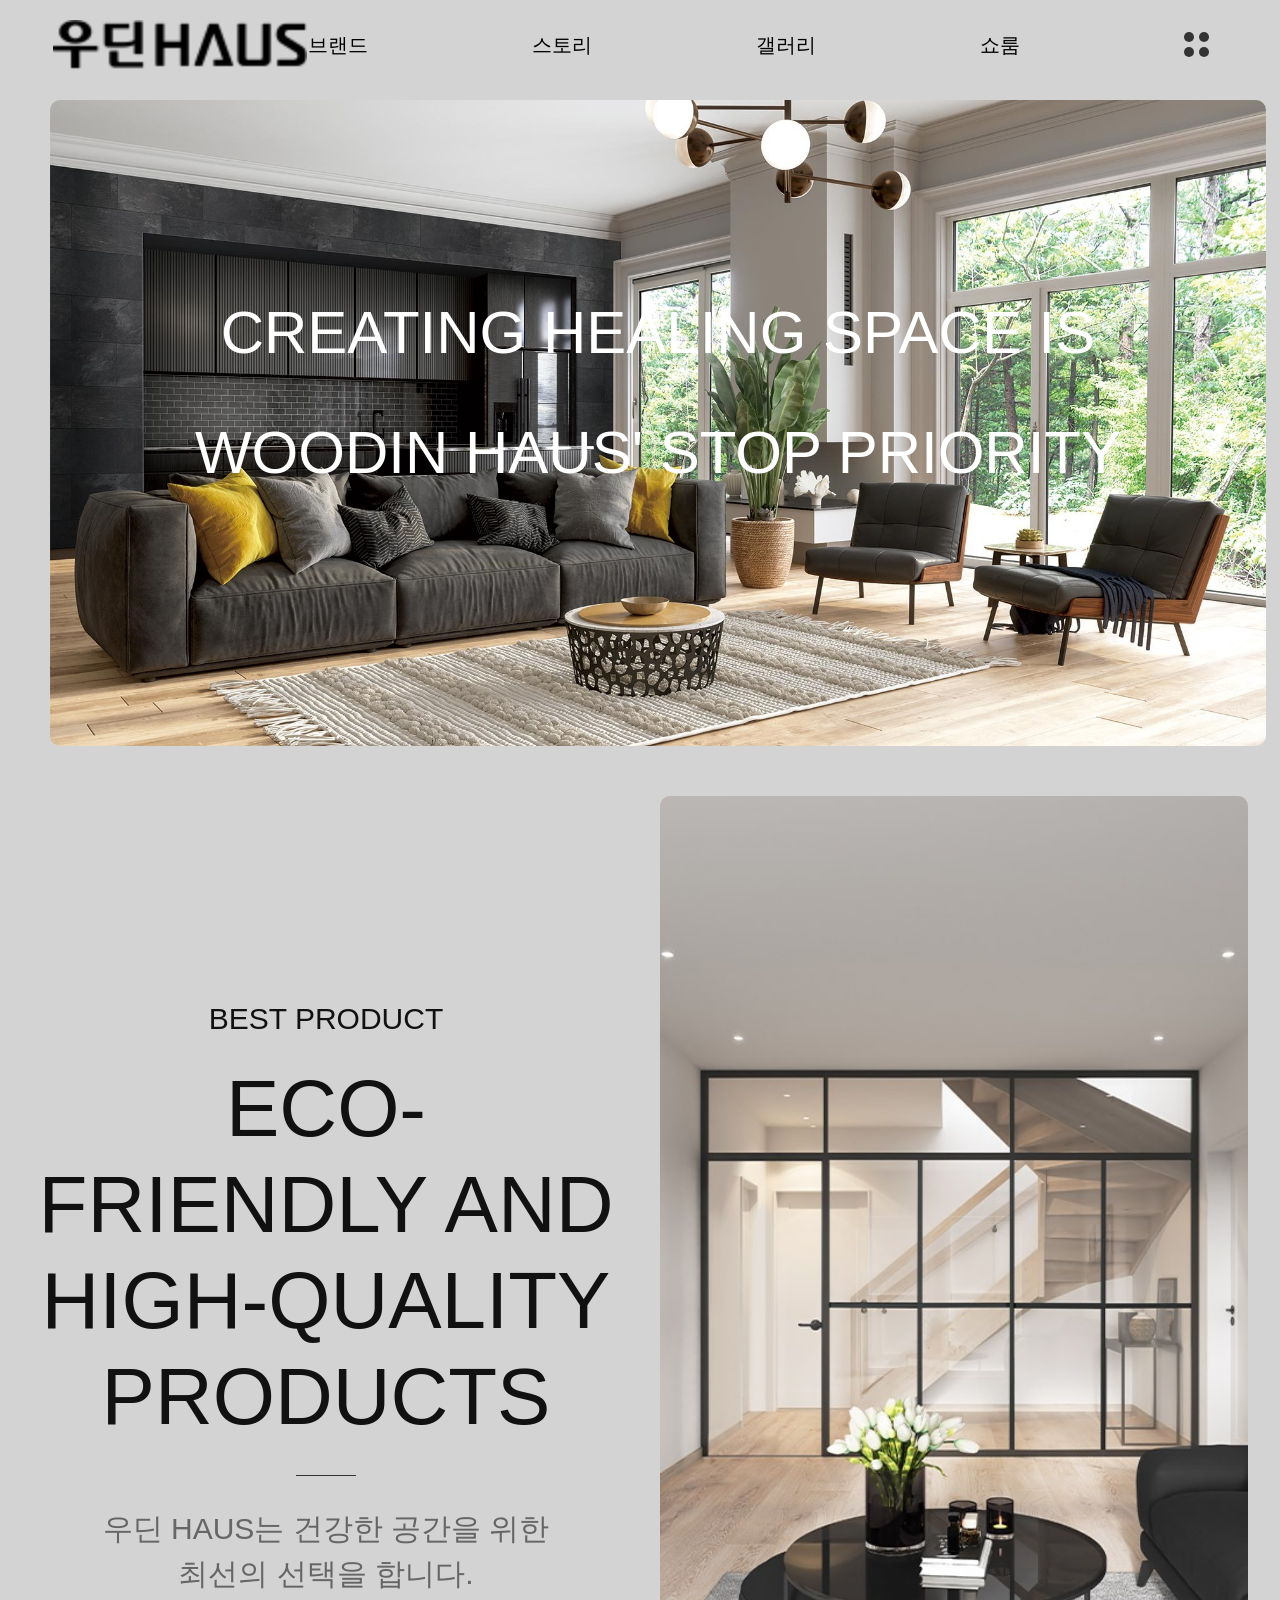
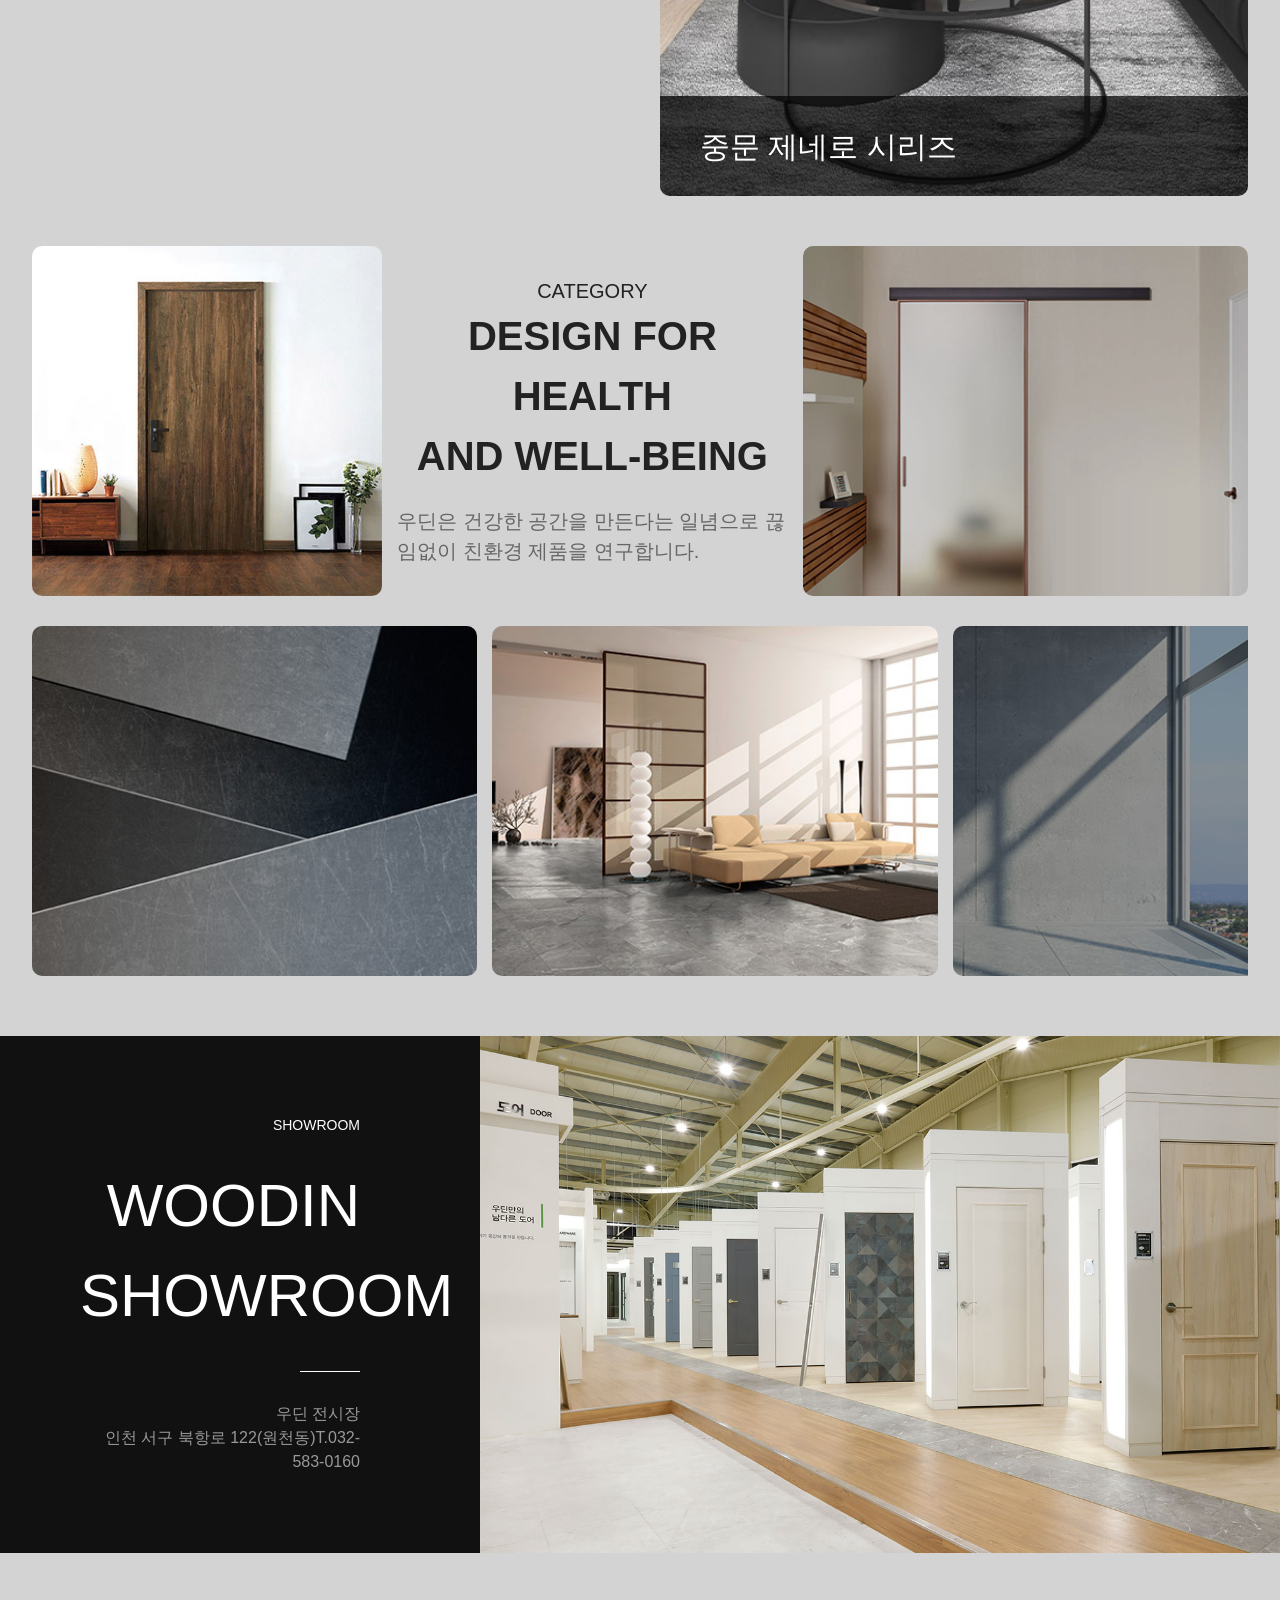
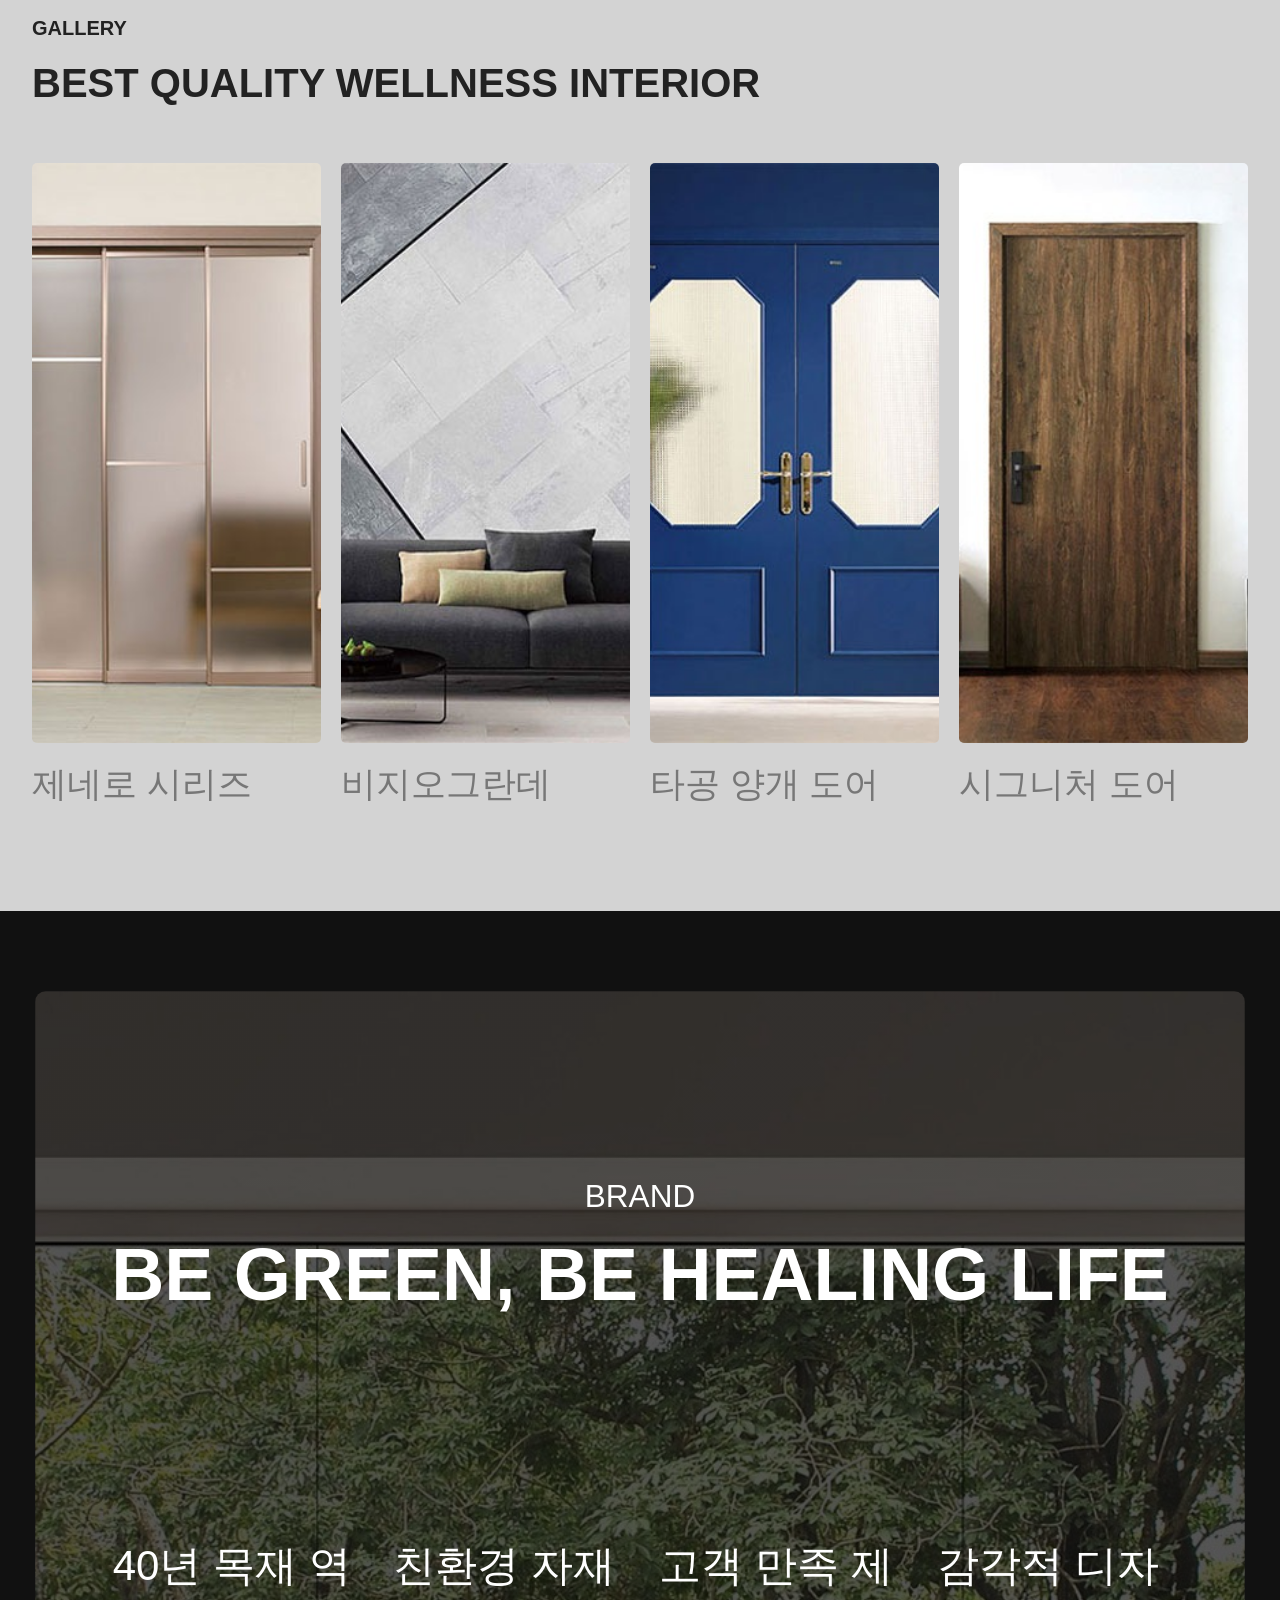
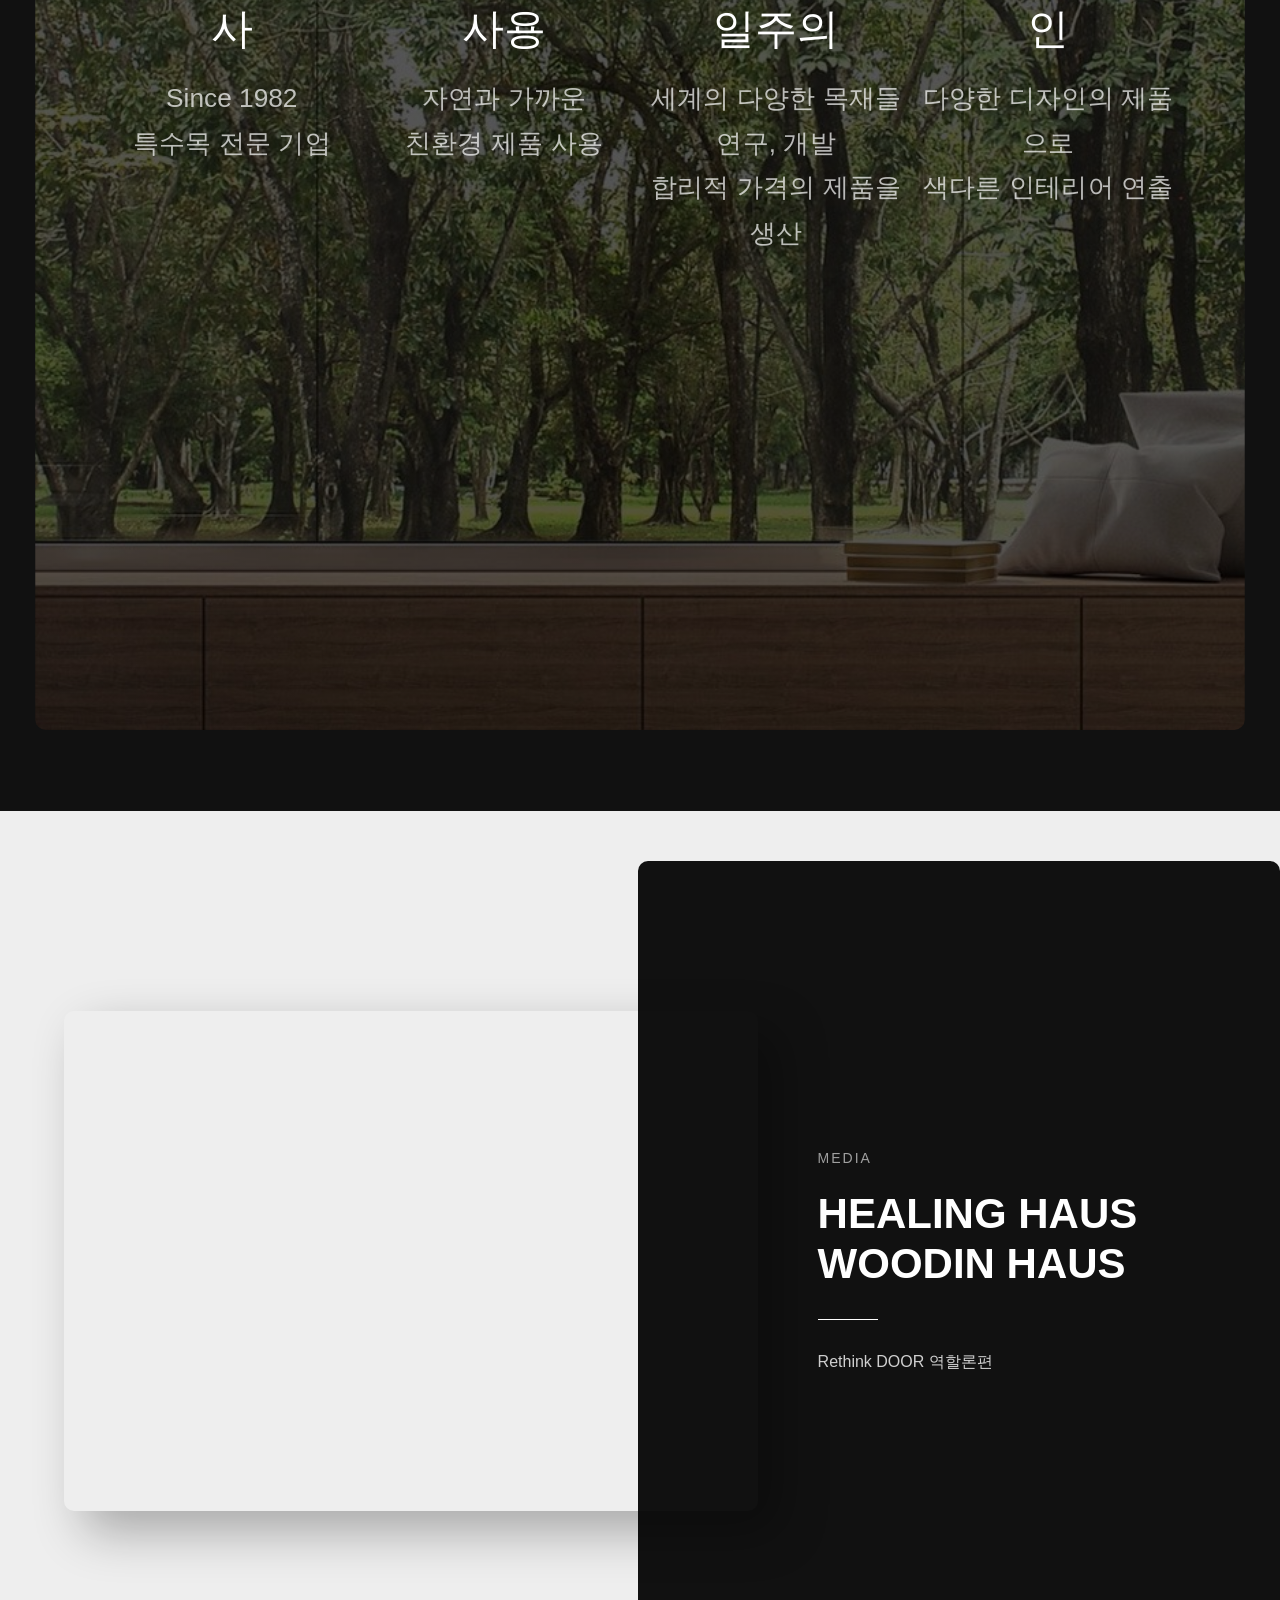
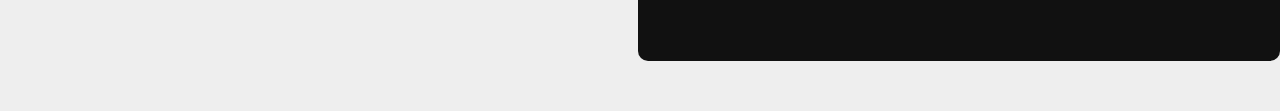
==== commit 7e3775cb: "nav수정완료" ====
--- a/index.html
+++ b/index.html
@@ -15,8 +15,8 @@
 
         <!-- 로고시작 -->
         <div class="logoBox">
-            <img src="https://www.wood.co.kr/images/common/logo.png" alt="로고이미지"/>
-            <a href="./index.html" onclick="onpage(0)"></a>
+          <img src="img/h/logo.png" alt="로고이미지"/>
+          <a href="index.html" onclick="onpage(0)"></a>
         </div>
         <!-- 로고종료 -->
 
@@ -253,40 +253,6 @@
 </div>
 <!-- 홈 색션 일곱번째 종료 -->
 
-<script>
-let gnb = document.querySelector(".gnb")
-let nav = document.querySelector(".nav")
-let ham = document.querySelector('.ham')
-let fullmenu = document.querySelector('.fullmenu')
-let closebtn = document.querySelector('.closebtn')
-// let ses = document.querySelectorAll('.wrap>section')
-
-//메뉴상단
-    gnb.addEventListener("mouseenter", function(){
-        nav.classList.add("on")
-    })
-    gnb.addEventListener("mouseleave", function(){
-        nav.classList.remove("on")
-    })
-
-//햄버거바
-    ham.addEventListener('click',function(){
-        fullmenu.classList.add('on')
-    })
-    closebtn.addEventListener('click',function(){
-        fullmenu.classList.remove('on')
-    })
-
-//섹션
-//     function showpage(num){
-//         ses.forEach(function(item){
-//            item.classList.remove('on')
-//         })
-//         ses[num].classList.add('on')
-//         ham.classList.remove('on')
-//         fullmenu.classList.remove('on')
-// }
-</script>
 <script src="index.js"></script>
 </body>
 </html>
--- a/css/common.css
+++ b/css/common.css
@@ -32,6 +32,13 @@
     justify-content: center;
     align-items: center;
 }
+
+.logoBox img {
+    height: 50px; /* 90px 높이 안에서 로고가 예쁘게 보일 세로 크기 */
+    width: auto; /* 세로 높이에 맞춰서 가로 크기가 원본 비율대로 자동 조절 */
+    object-fit: contain;
+    display: block
+}
 /* 로고종료  */
 
 /* gnb시작 */
@@ -43,7 +50,7 @@
     align-items: center;
 }
 .gnb > li{
-    width: calc(95%/3);
+    width: calc(95%/4);
     height: 90px;
 }
 .gnb > li > a {         
@@ -92,51 +99,68 @@
 p{
     font-size: 50px;
 }
-.fullmenugnb {
-    position: relative; /* 타이틀 절대 배치를 위한 기준 */
-    padding-top: 80px; /* 타이틀이 들어갈 상단 여백 확보 */
-}
-.fullmenugnb > p {
-    position: absolute;
+.fullmenu{
+    width: 100%;
+    height: 100vh;
+    background-color:black;
+    color: white;
+    position: fixed;
+    left: 0; top: -120%;
+    z-index: 100;
+    display: flex;
+    justify-content: center;
+    align-items: center;
+    flex-direction: column;
+    transition: all 0.3s;
+    overflow: hidden;
+}
+.fullmenu.on{
     top: 0;
-    left: 50%;
-    transform: translateX(-50%); /* 가운데 정렬 */
-    margin: 0;
-    font-size: 50px;
+}
+.closebtn{
+    position: absolute; 
+    right: 30px; top: 30px;
+    width: 30px;
+    height: 30px;
+    border-radius: 1px;
+    /* background-color: aqua; */
+    font-size: 25px; 
     font-weight: bold;
-}
-
-.fullmenugnb > li > a {
-    text-align: center; /* 부모 너비 안에서 가운데 정렬 */
-    margin-bottom: 20px; /* 하위 메뉴와의 간격 */
-}
-
-.fullmenusnb {
-    list-style: none; /* 점 제거 */
-    padding: 0;
-    margin: 0;
-    width: 100%;
-    text-align: center; /* 하위 메뉴 글자들도 가운데 정렬 */
-}
-
-.fullmenusnb > li {
-    margin-bottom: 15px; /* 하위 메뉴 간의 세로 간격 */
-}
-
-.fullmenusnb > li > a {
-    display: block;
-    color: #ccc; /* 상위 메뉴와 구분되도록 살짝 밝은 회색 적용 */
-    font-size: 20px; /* 하위 메뉴 글자 크기 조정 */
+    color: white;
+}
+.fullmenugnb{
+    width: 80%;
+    height: 80%;
+    /* background-color: blue; */
+    border-radius: 10px;
+    display: flex;
+    justify-content: space-around;
+    /* align-items: center; */
+    /* gap: 100px; */
+    margin-bottom: 50px;
+}
+.fullmenugnb > li{
+    width: calc(90%/4);
+    height: 100%;
+    /* background-color: pink; */
+    margin-top: 10px; 
+    /* 서브메뉴 가로 및 세로 정렬을 위한 속성 추가 */
+    display: flex;
+    flex-direction: column;
+    align-items: center; 
+}
+.fullmenugnb > li > a{
+    display: block; 
+    width: 100%;
+    height: 50px;
+    /* background-color: blueviolet; */
+    font-size: 40px;
+    font-weight: bold;
+    color: white;
     text-align: center;
-    transition: color 0.2s;
-}
-
-/* 하위 메뉴 마우스 올렸을 때 효과 (선택사항) */
-.fullmenusnb > li > a:hover {
-    color: white; 
-}
-/* 풀메뉴종료 */
-
+    line-height: 50px;
+}
+/* ------------------------풀메뉴종료 ------------------*/
 /* 홈 시작 */
 
 /* 홈첫번째시작 */
--- a/css/index.css
+++ b/css/index.css
@@ -32,6 +32,12 @@
     justify-content: center;
     align-items: center;
 }
+.logoBox img {
+    height: 50px; /* 90px 높이 안에서 로고가 예쁘게 보일 세로 크기 */
+    width: auto; /* 세로 높이에 맞춰서 가로 크기가 원본 비율대로 자동 조절 */
+    object-fit: contain;
+    display: block
+}
 /* 로고종료  */
 
 /* gnb시작 */
@@ -71,22 +77,20 @@
 /* snb종료 */
 
 /* 햄버거바시작 */
-.ham{
-    width: 10px;
-    height: 90px;
-    display: flex;
-    justify-content: center;
-    align-items: center;
-    flex-direction: column;
-    flex-wrap: wrap;
-    gap: 5px;
+.ham {
+    width: 25px;          
+    height: 25px;         
+    display: flex;
+    flex-wrap: wrap;   
+    gap: 5px;             
     cursor: pointer;
-}
-.ham span{
-    width: 10px;
-    height: 10px;
+    transform: translate(-20px, 32px);
+}
+.ham span {
+    width: 10px;          
+    height: 10px;         
     background-color: #333;
-    border-radius: 50%;
+    border-radius: 50%;   
 }
 /* 햄버거바종료 */
 
@@ -299,6 +303,7 @@
     object-fit: cover;
     border-radius: 10px;
     flex: 1;
+    transition: all 5s;
 }
 .rows img:hover{
     transform: scale(0.9);
@@ -444,10 +449,11 @@
     object-fit: cover;
     border-radius: 5px;
     margin-bottom: 15px;
+    transition: all 5s;
 }
 .item img:hover{
+    /* opacity: 0.7; */
     transform: scale(0.9);
-    /* opacity: 0.7; */
     cursor: pointer;
 }
 .item-txt {
